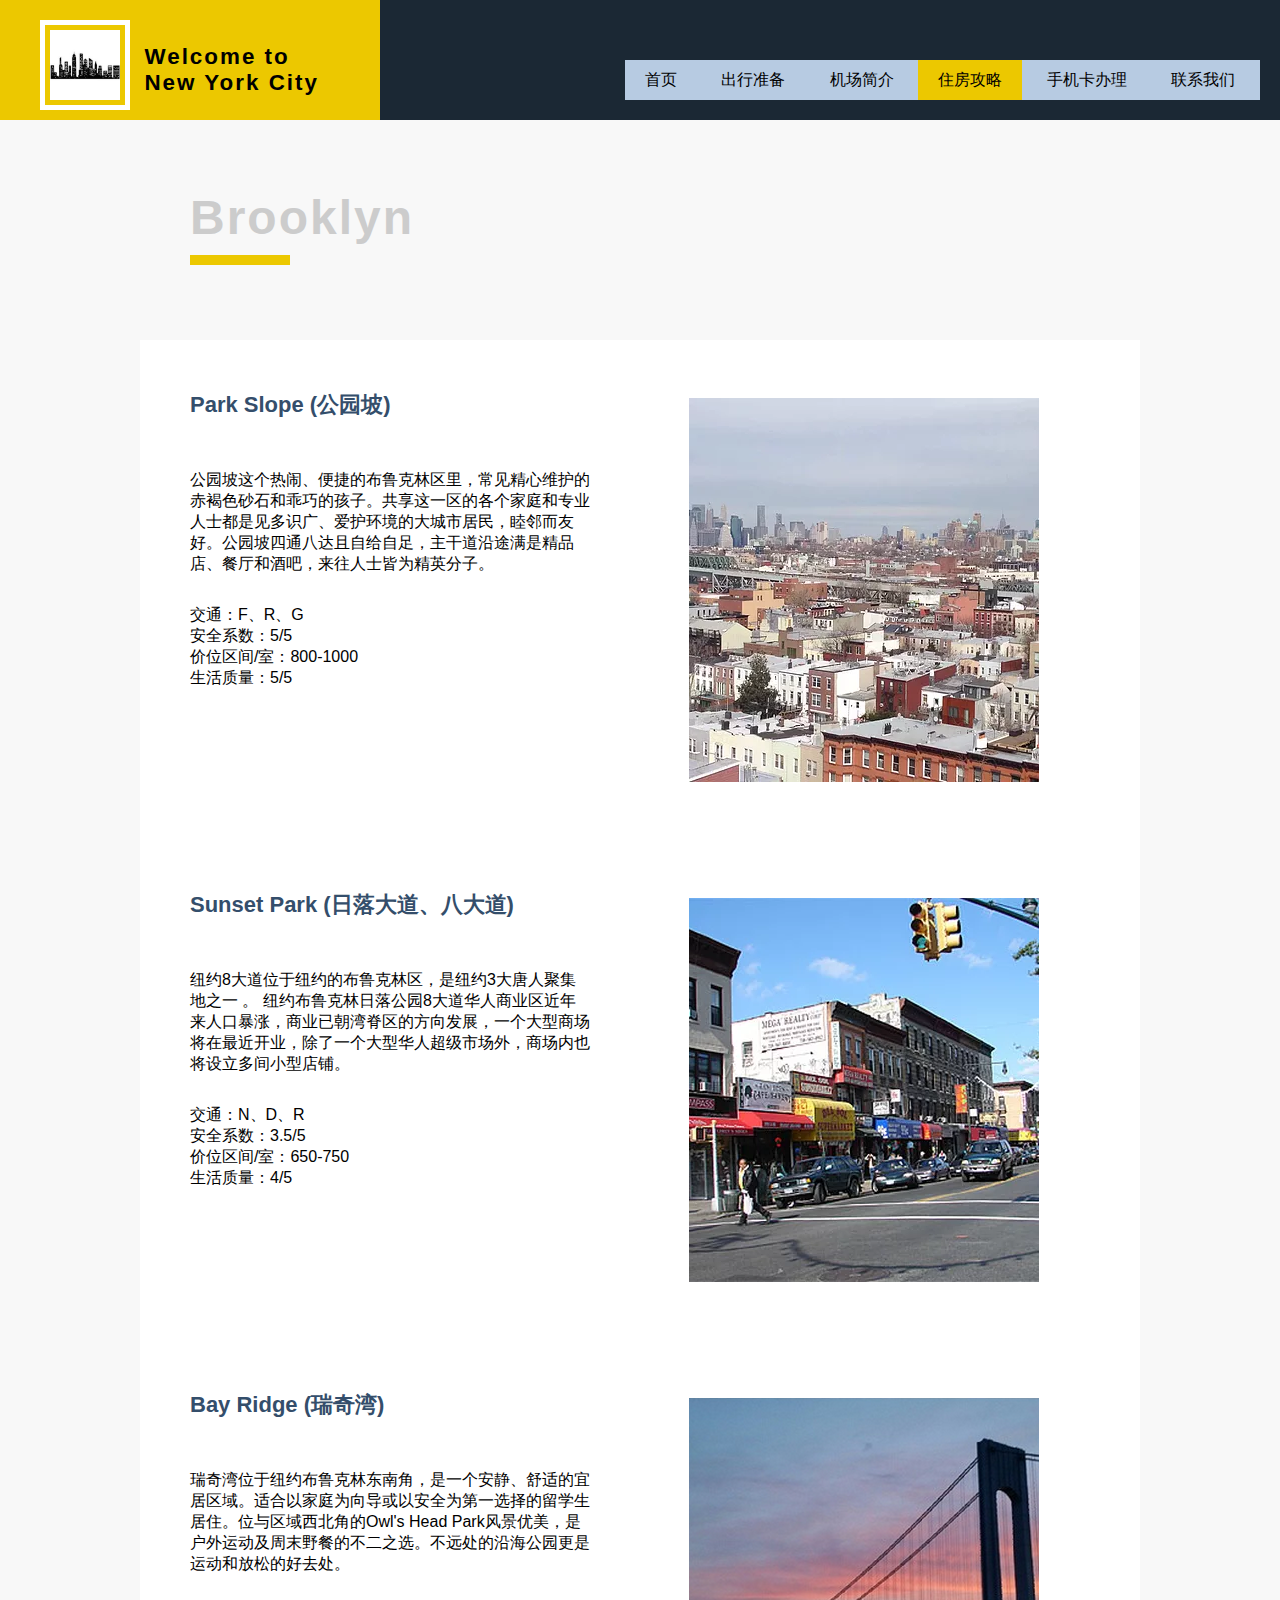
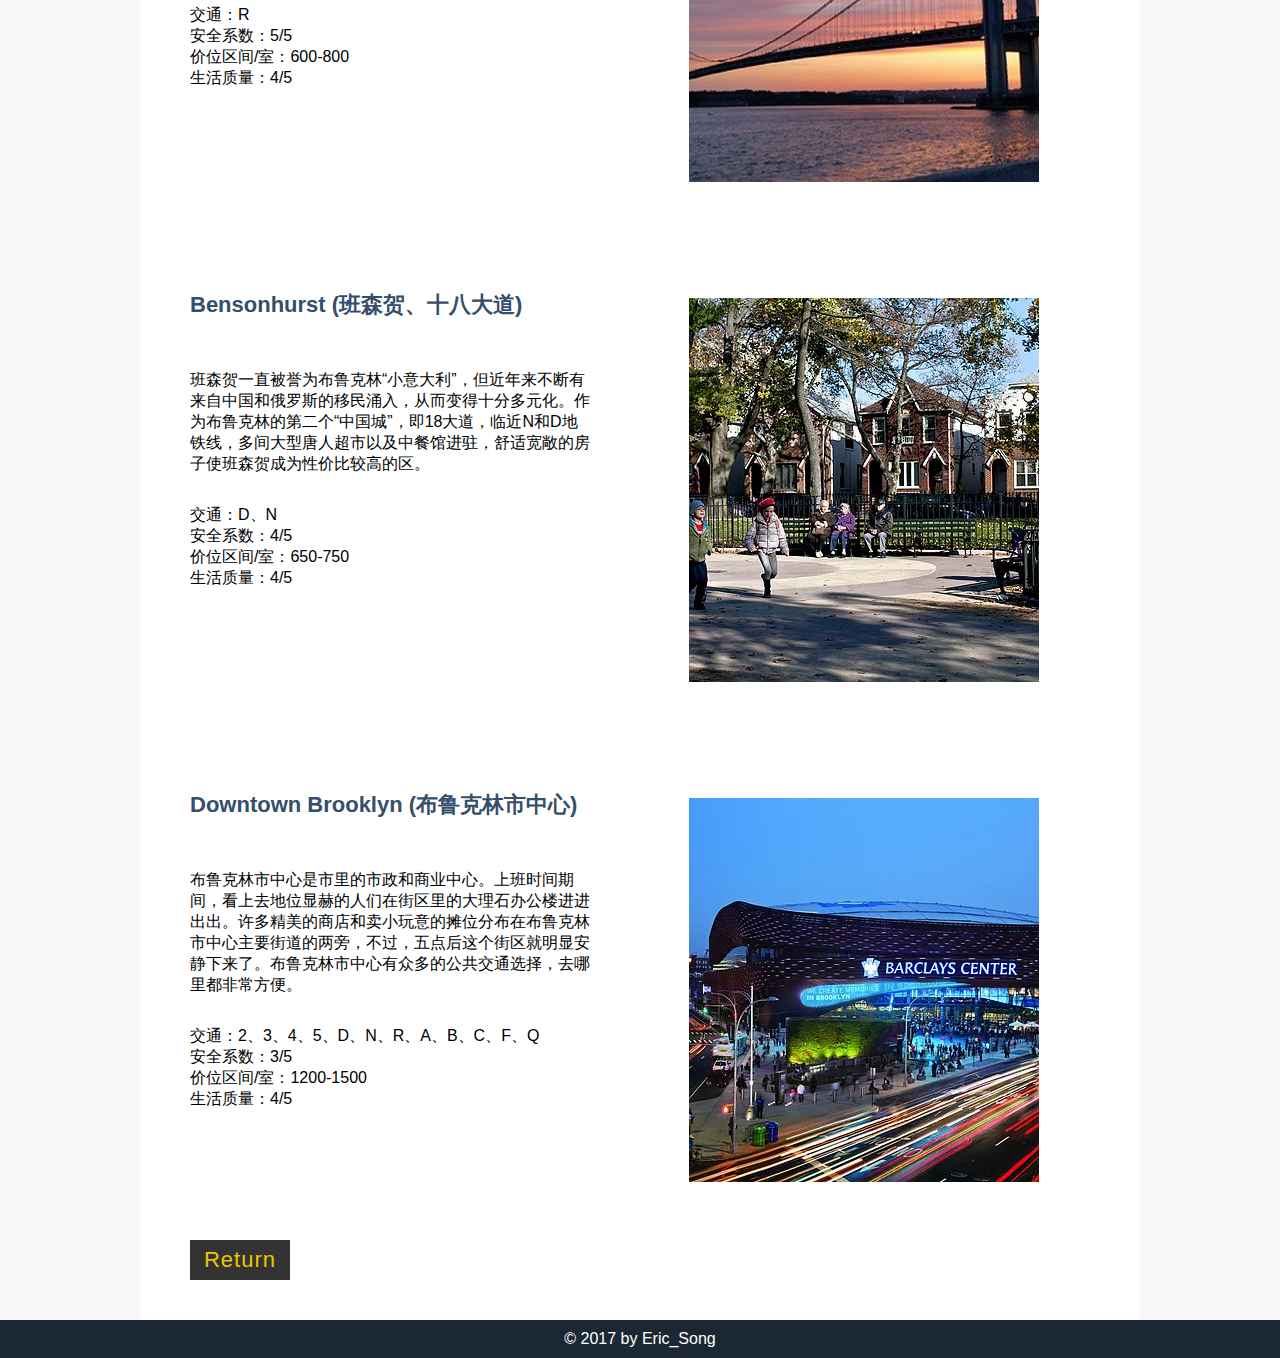
==== brooklyn.html @ 789e0e83 "first commit" ====
<!DOCTYPE html>

<html>
    <head>
        <title>Welcome to New York City</title>
        <meta name="author" content="eric" />
        <meta name="description" content="NYC Guidence" />
        <meta name="keywords" content="NYC, Chinese, guide, student, rent" />
        
        <link rel="stylesheet" type="text/css" href="location.css">
        <script src="https://ajax.googleapis.com/ajax/libs/jquery/3.2.1/jquery.min.js"></script>
    </head>
    <body>
        <header>
            <div id="navigation">
                <ul>
                    <a href="index.html#main"><li>首页</li></a>
                    <a href="index.html#preparation"><li>出行准备</li></a>
                    <a href="index.html#airport"><li>机场简介</li></a>
                    <a href="index.html#rental"><li style="background-color: rgb(236,200,0)">住房攻略</li></a>
                    <a href="index.html#simCard"><li>手机卡办理</li></a>
                    <a href="index.html#contact"><li>联系我们</li></a>
                </ul>
            </div>
            <div id="logo">
                <img src="image/logo.jpg" alt="NYC">
                <a href="#mainPage"><h1>Welcome to <br> New York City</h1></a>
            </div>
        </header>
        <main>
            <div class="main">
                <h1>Brooklyn</h1>
                <span class="bar"></span>
            </div>
            <div id="parkSlope" class="loc">
                <div class="info">
                    <h3>Park Slope (公园坡)</h3>
                    <p>公园坡这个热闹、便捷的布鲁克林区里，常见精心维护的赤褐色砂石和乖巧的孩子。共享这一区的各个家庭和专业人士都是见多识广、爱护环境的大城市居民，睦邻而友好。公园坡四通八达且自给自足，主干道沿途满是精品店、餐厅和酒吧，来往人士皆为精英分子。</p>
                    <ul>
                        <li>交通：F、R、G</li>
                        <li>安全系数：5/5</li>
                        <li>价位区间/室：800-1000</li>
                        <li>生活质量：5/5</li>
                    </ul>
                </div>
                <a href="https://www.google.com/maps/place/Park+Slope,+Brooklyn,+NY/@40.6710729,-73.9988001,14z/data=!3m1!4b1!4m5!3m4!1s0x89c25b0193dc39e1:0x3e0395e48aa1e4!8m2!3d40.6681038!4d-73.9805817" target="_blank">
                    <div class="slides">
                        <div class="play">
                            <img src="image/ps.webp" alt="Park Slope">
                            <img src="image/psmap.png" alt="Park Slope">
                        </div>
                    </div>
                </a>
            </div>
            <div id="sunsetPark" class="loc">
                <div class="info">
                    <h3>Sunset Park (日落大道、八大道)</h3>
                    <p>纽约8大道位于纽约的布鲁克林区，是纽约3大唐人聚集地之一 。 纽约布鲁克林日落公园8大道华人商业区近年来人口暴涨，商业已朝湾脊区的方向发展，一个大型商场将在最近开业，除了一个大型华人超级市场外，商场内也将设立多间小型店铺。</p>
                    <ul>
                        <li>交通：N、D、R</li>
                        <li>安全系数：3.5/5</li>
                        <li>价位区间/室：650-750</li>
                        <li>生活质量：4/5</li>
                    </ul>
                </div>
                <a href="https://www.google.com/maps/place/Sunset+Park,+Brooklyn,+NY/@40.6453282,-74.0308502,14z/data=!3m1!4b1!4m5!3m4!1s0x89c25ab3e466657d:0x83eb32ea80df632!8m2!3d40.645532!4d-74.0123851" target="_blank">
                    <div class="slides">
                        <div class="play">
                            <img src="image/sp.webp" alt="Sunset Park">
                            <img src="image/spmap.png" alt="Sunset Park">
                        </div>
                    </div>
                </a>
            </div>
            <div id="bayRidge" class="loc">
                <div class="info">
                    <h3>Bay Ridge (瑞奇湾)</h3>
                    <p>瑞奇湾位于纽约布鲁克林东南角，是一个安静、舒适的宜居区域。适合以家庭为向导或以安全为第一选择的留学生居住。位与区域西北角的Owl's Head Park风景优美，是户外运动及周末野餐的不二之选。不远处的沿海公园更是运动和放松的好去处。</p>
                    <ul>
                        <li>交通：R</li>
                        <li>安全系数：5/5</li>
                        <li>价位区间/室：600-800</li>
                        <li>生活质量：4/5</li>
                    </ul>
                </div>
                <a href="https://www.google.com/maps/place/Bay+Ridge,+Brooklyn,+NY/@40.6269807,-74.0458913,14z/data=!3m1!4b1!4m5!3m4!1s0x89c2455f3f1cab0d:0xa5a45198ea4d73d6!8m2!3d40.6261638!4d-74.0329499" target="_blank">
                    <div class="slides">
                        <div class="play">
                            <img src="image/br.png" alt="Bay Ridge">
                            <img src="image/brmap.png" alt="Bay Ridge">
                        </div>
                    </div>
                </a>
            </div>
            <div id="bensonhurst" class="loc">
                <div class="info">
                    <h3>Bensonhurst (班森贺、十八大道)</h3>
                    <p>班森贺一直被誉为布鲁克林“小意大利”，但近年来不断有来自中国和俄罗斯的移民涌入，从而变得十分多元化。作为布鲁克林的第二个“中国城”，即18大道，临近N和D地铁线，多间大型唐人超市以及中餐馆进驻，舒适宽敞的房子使班森贺成为性价比较高的区。</p>
                    <ul>
                        <li>交通：D、N</li>
                        <li>安全系数：4/5</li>
                        <li>价位区间/室：650-750</li>
                        <li>生活质量：4/5</li>
                    </ul>
                </div>
                <a href="https://www.google.com/maps/place/Bensonhurst,+Brooklyn,+NY/@40.6146922,-74.0097832,14z/data=!3m1!4b1!4m5!3m4!1s0x89c245198741cf0f:0x30c1d709a574e5f8!8m2!3d40.6112691!4d-73.9976946" target="_blank">
                    <div class="slides">
                        <div class="play">
                            <img src="image/bh.webp" alt="Bensonhurst">
                            <img src="image/bhmap.png" alt="Bensonhurst">
                        </div>
                    </div>
                </a>
            </div>
            <div id="downtown" class="loc">
                <div class="info">
                    <h3>Downtown Brooklyn (布鲁克林市中心)</h3>
                    <p>布鲁克林市中心是市里的市政和商业中心。上班时间期间，看上去地位显赫的人们在街区里的大理石办公楼进进出出。许多精美的商店和卖小玩意的摊位分布在布鲁克林市中心主要街道的两旁，不过，五点后这个街区就明显安静下来了。布鲁克林市中心有众多的公共交通选择，去哪里都非常方便。</p>
                    <ul>
                        <li>交通：2、3、4、5、D、N、R、A、B、C、F、Q</li>
                        <li>安全系数：3/5</li>
                        <li>价位区间/室：1200-1500</li>
                        <li>生活质量：4/5</li>
                    </ul>
                </div>
                <a href="https://www.google.com/maps/place/Downtown+Brooklyn,+Brooklyn,+NY/@40.694012,-73.9942396,15z/data=!3m1!4b1!4m5!3m4!1s0x89c25a4a8a2a0203:0xdff417da15980851!8m2!3d40.6960191!4d-73.984518" target="_blank">
                    <div class="slides">
                        <div class="play">
                            <img src="image/db.webp" alt="Downtown Brooklyn">
                            <img src="image/dbmap.png" alt="Downtown Brooklyn">
                        </div>
                    </div>
                </a>
            </div>
            <div class="loc return">
                <a href="index.html#brooklyn"><button>Return</button></a>
            </div>
        </main>
        <footer>
            <span>© 2017 by Eric_Song</span>
        </footer>
    </body>
</html>
---- location.css ----
* {
    font-family: sans-serif;
    margin: 0px;
    padding: 0px;
}

body {
    min-width: 1050px;
}

a {
    text-decoration: none;
    color: #000;
}

header {
    width: 100%;
    min-width: 1050px;
    height: 120px;
    background-color: rgb(27,40,52);
    position: fixed;
    z-index: 1000;
}

#logo {
    height: 80px;
    width: 300px;
    background-color: rgb(236,200,0);
    padding: 20px 40px;
}

#logo img {
    height: 70px;
    width: 70px;
    display: inline-block;
    border: 5px solid #fff;
    padding: 5px;
}

#logo h1 {
    display: inline-block;
    font-size: 1.4em;
    letter-spacing: 2px;
    position: relative;
    bottom: 20px;
    left: 10px;
}


#navigation {
    float: right;
    background-color: rgb(183,203,226);
    width: 635px;
    height: 40px;
    margin: 60px 20px 0 0;
}

#navigation ul {
    list-style: none;
    height: inherit;
}

#navigation ul li {
    display: inline-block;
    padding: 0 20px;
    line-height: 40px;
}

#navigation ul li:hover {
    background-color: rgb(236,200,0);
}

main {
    margin: auto;
    padding-top: 120px;
    background-color: #f8f8f8;
}

.main {
    width: 900px;
    height: 150px;
    margin: auto;
    padding-top: 70px;
}

.main h1 {
    color: #ccc;
    font-size: 3em;
    letter-spacing: 2px;
    margin-bottom: 10px;
}

span.bar {
    display: block;
    width: 100px;
    height: 10px;
    margin-bottom: 40px;
    background-color: rgb(236,200,0);
}

.loc {
    background-color: #fff;
    padding: 50px;
    width: 900px;
    height: 400px;
    margin: auto;
}

.info, .slides {
    display: inline-block;
    vertical-align: middle;
    width: 400px;
    height: inherit;
}

.info {
    margin-right: 95px;
    font-weight: lighter;
}

.info h3 {
    color: rgb(52,78,107);
    margin-bottom: 50px;
    font-size: 1.375em;
}

.info p {
    margin-bottom: 30px;
}

.info ul {
    list-style: none;
}

.return {
    height: 50px;
    padding: 0 50px;
    padding-bottom: 30px;
}

.return button {
    width: 100px;
    height: 40px;
    background-color: #333;
    color: rgb(236,200,0);
    border: none;
    font-size: 1.375em;
    letter-spacing: 1px;
}

.return button:hover {
    background-color: rgb(236,200,0);
    color: #333;
}

.slides {
    overflow: hidden;
    width: 350px;
    height: 384px;
}

.play {
    position: relative;
    animation: slides 3s ease-out infinite alternate;
}

/*
.play:hover {
    animation-play-state: paused;
}
*/

.play img {
    position: absolute;
}

.play img:nth-child(2) {
    left: 350px;
}

@keyframes slides {
      0%,40% {left: 0px;}
    60%,100% {left: -350px;}
}

#manhattan {
    height: 500px;
}

#manhattan p {
    margin-bottom: 30px;
}

#manhattan .info {
    width: 390px;
}

#manhattan .info {
    margin-right: 25px;
}

#manhattan .slides {
    width: 476px;
    height: 521px;
}

#manhattan .play {
    margin-top: 20px;
    animation: mslides 9s ease-out infinite alternate;
}

#manhattan .play img:nth-child(2) {
    left: 476px;
}

#manhattan .play img:nth-child(3) {
    left: 952px;
}

@keyframes mslides {
      0%,25% {left: 0px;}
     35%,60% {left: -476px;}
    75%,100% {left: -952px;}
}

#queens {
    height: 500px;
}

#queens p {
    margin-bottom: 30px;
}

#queens .info {
    width: 400px;
}

#queens .info {
    margin-right: 15px;
}

#queens .slides {
    width: 476px;
    height: 521px;
}

#queens .play {
    margin-top: 15px;
    animation: qslides 5s ease-out infinite alternate;
}

#queens .play img:nth-child(2) {
    left: 476px;
}

@keyframes qslides {
      0%,40% {left: 0px;}
    60%,100% {left: -476px;}
}

footer {
    background-color: rgb(27,40,52);
    color: #fff;
    text-align: center;
    padding: 10px 0;
}
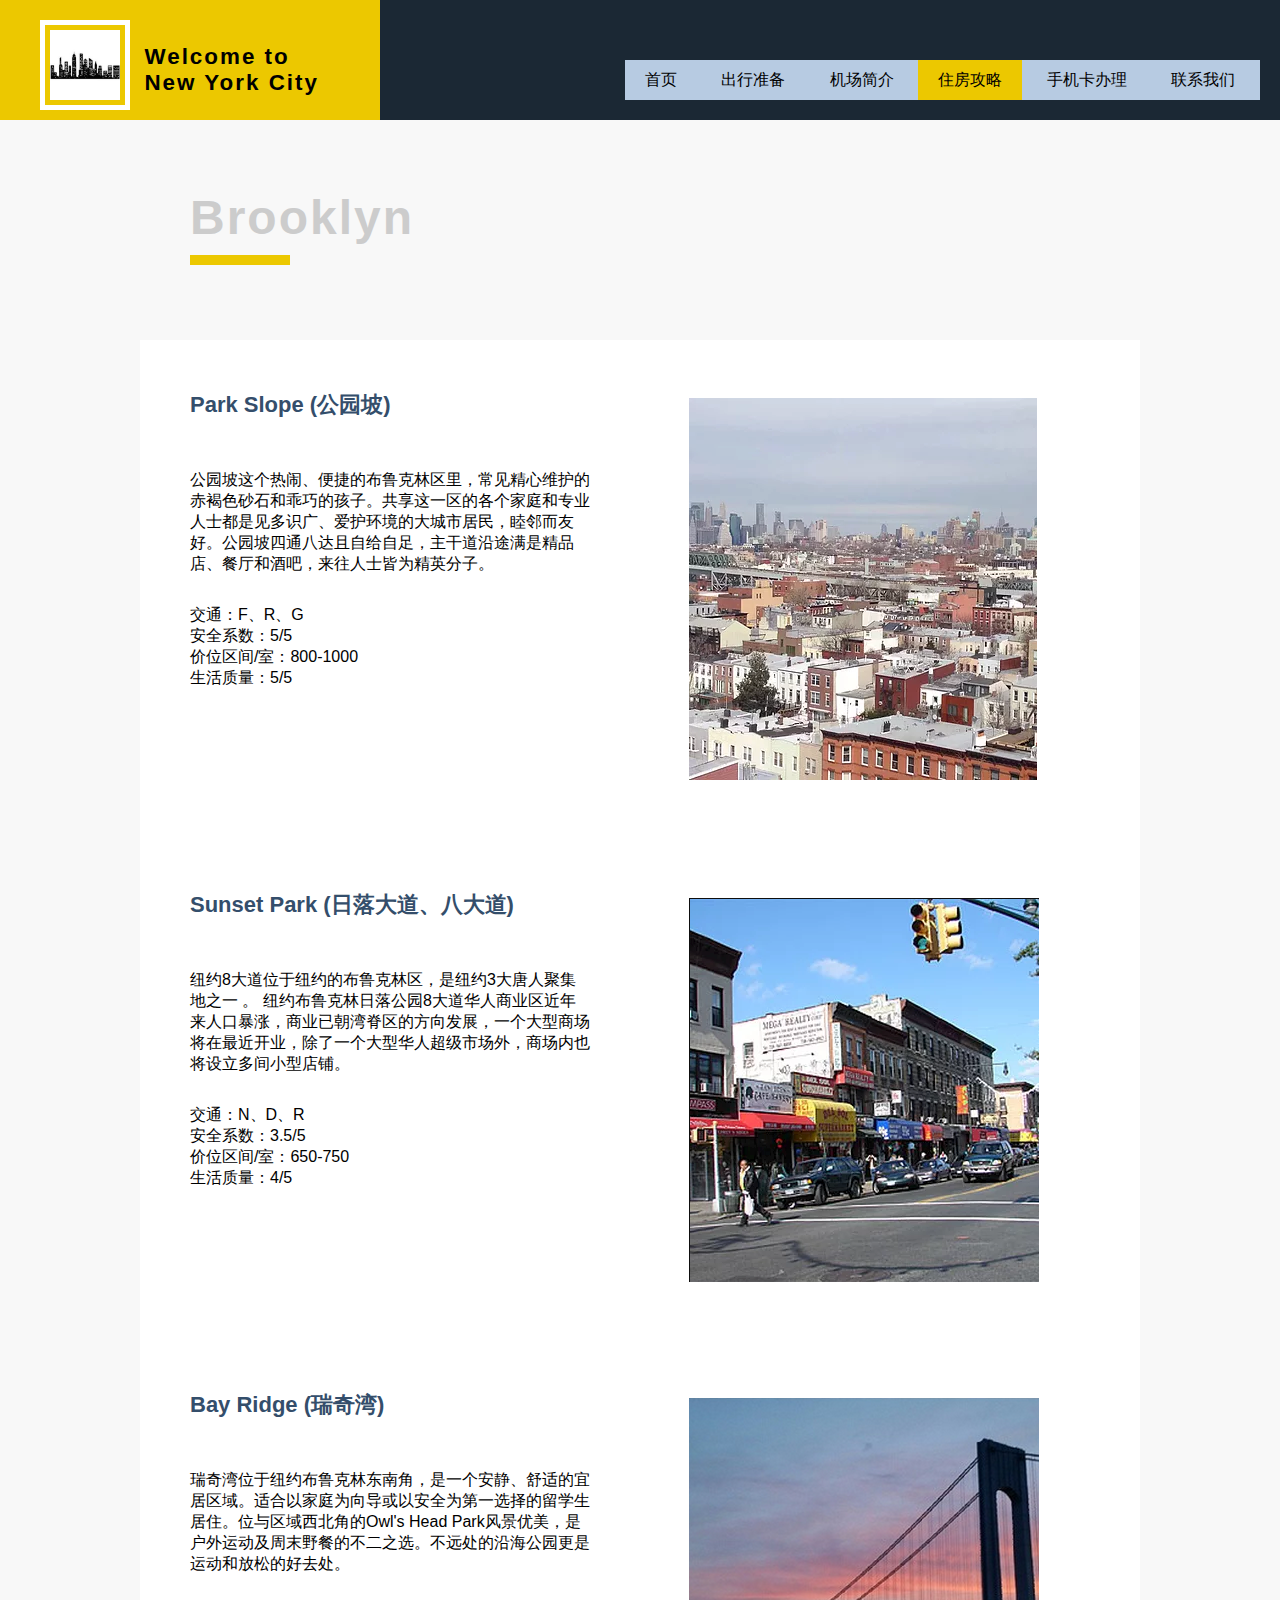
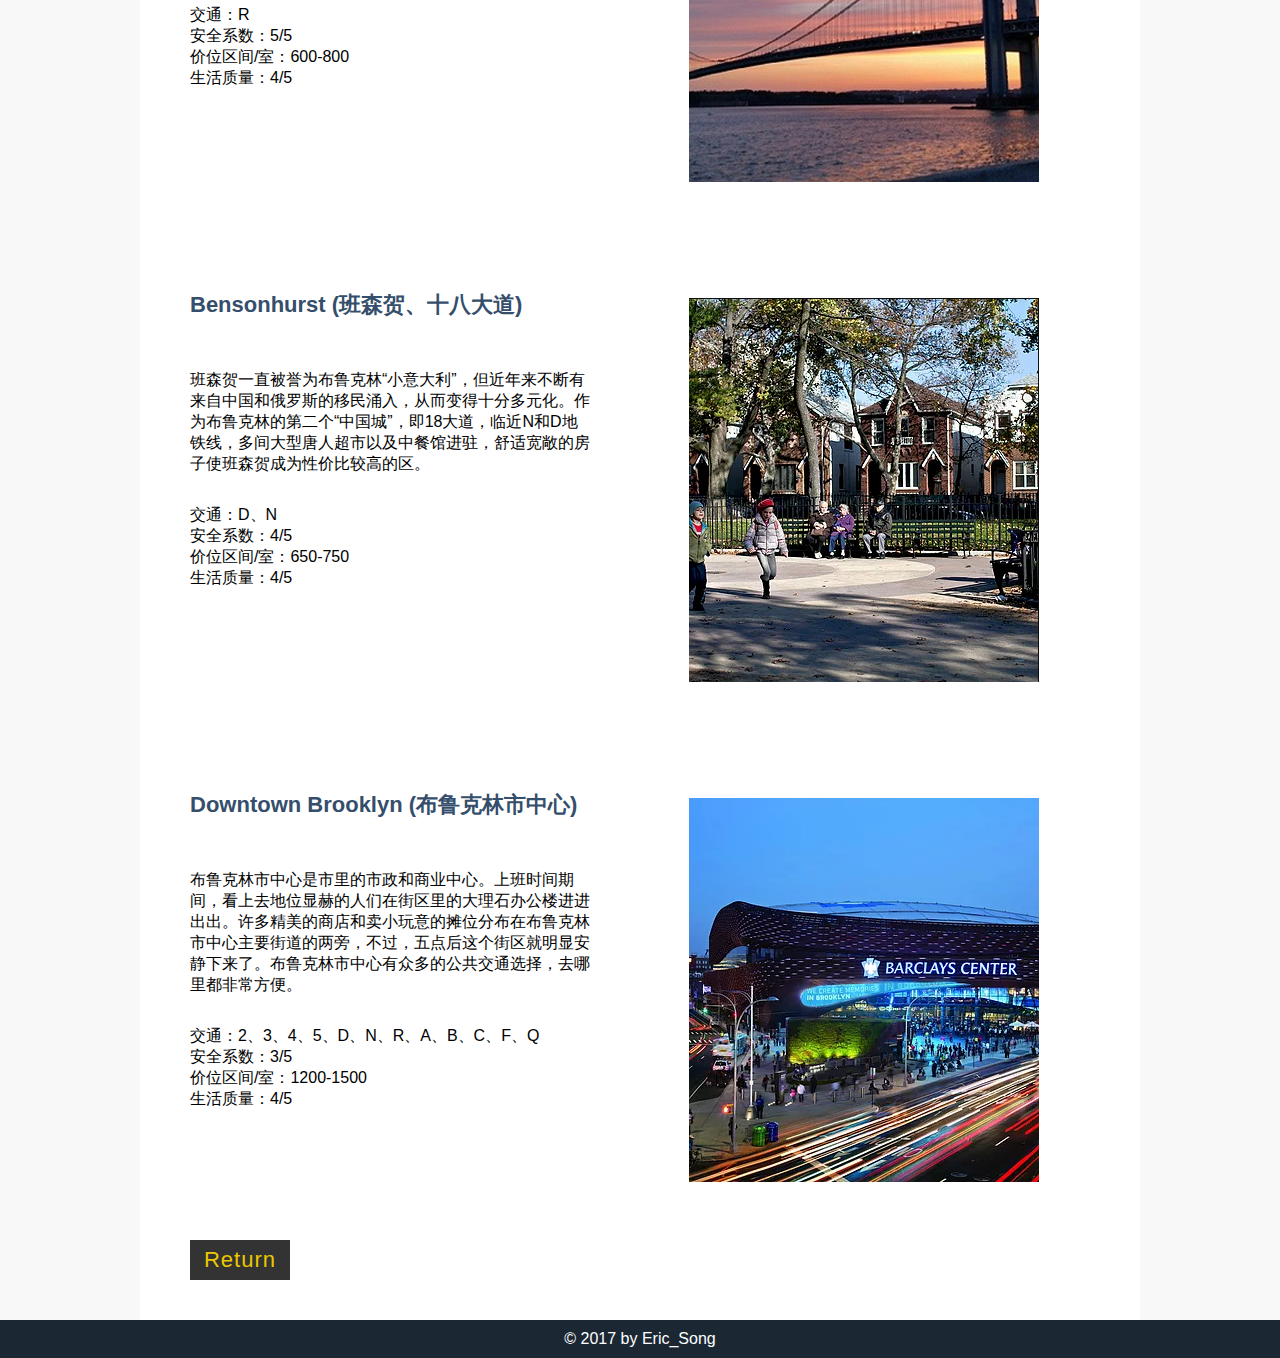
==== commit 1e2aa957: "img_update" ====
--- a/brooklyn.html
+++ b/brooklyn.html
@@ -46,7 +46,7 @@
                 <a href="https://www.google.com/maps/place/Park+Slope,+Brooklyn,+NY/@40.6710729,-73.9988001,14z/data=!3m1!4b1!4m5!3m4!1s0x89c25b0193dc39e1:0x3e0395e48aa1e4!8m2!3d40.6681038!4d-73.9805817" target="_blank">
                     <div class="slides">
                         <div class="play">
-                            <img src="image/ps.webp" alt="Park Slope">
+                            <img src="image/ps.png" alt="Park Slope">
                             <img src="image/psmap.png" alt="Park Slope">
                         </div>
                     </div>
@@ -66,7 +66,7 @@
                 <a href="https://www.google.com/maps/place/Sunset+Park,+Brooklyn,+NY/@40.6453282,-74.0308502,14z/data=!3m1!4b1!4m5!3m4!1s0x89c25ab3e466657d:0x83eb32ea80df632!8m2!3d40.645532!4d-74.0123851" target="_blank">
                     <div class="slides">
                         <div class="play">
-                            <img src="image/sp.webp" alt="Sunset Park">
+                            <img src="image/sp.png" alt="Sunset Park">
                             <img src="image/spmap.png" alt="Sunset Park">
                         </div>
                     </div>
@@ -106,7 +106,7 @@
                 <a href="https://www.google.com/maps/place/Bensonhurst,+Brooklyn,+NY/@40.6146922,-74.0097832,14z/data=!3m1!4b1!4m5!3m4!1s0x89c245198741cf0f:0x30c1d709a574e5f8!8m2!3d40.6112691!4d-73.9976946" target="_blank">
                     <div class="slides">
                         <div class="play">
-                            <img src="image/bh.webp" alt="Bensonhurst">
+                            <img src="image/bh.png" alt="Bensonhurst">
                             <img src="image/bhmap.png" alt="Bensonhurst">
                         </div>
                     </div>
@@ -126,7 +126,7 @@
                 <a href="https://www.google.com/maps/place/Downtown+Brooklyn,+Brooklyn,+NY/@40.694012,-73.9942396,15z/data=!3m1!4b1!4m5!3m4!1s0x89c25a4a8a2a0203:0xdff417da15980851!8m2!3d40.6960191!4d-73.984518" target="_blank">
                     <div class="slides">
                         <div class="play">
-                            <img src="image/db.webp" alt="Downtown Brooklyn">
+                            <img src="image/db.png" alt="Downtown Brooklyn">
                             <img src="image/dbmap.png" alt="Downtown Brooklyn">
                         </div>
                     </div>
